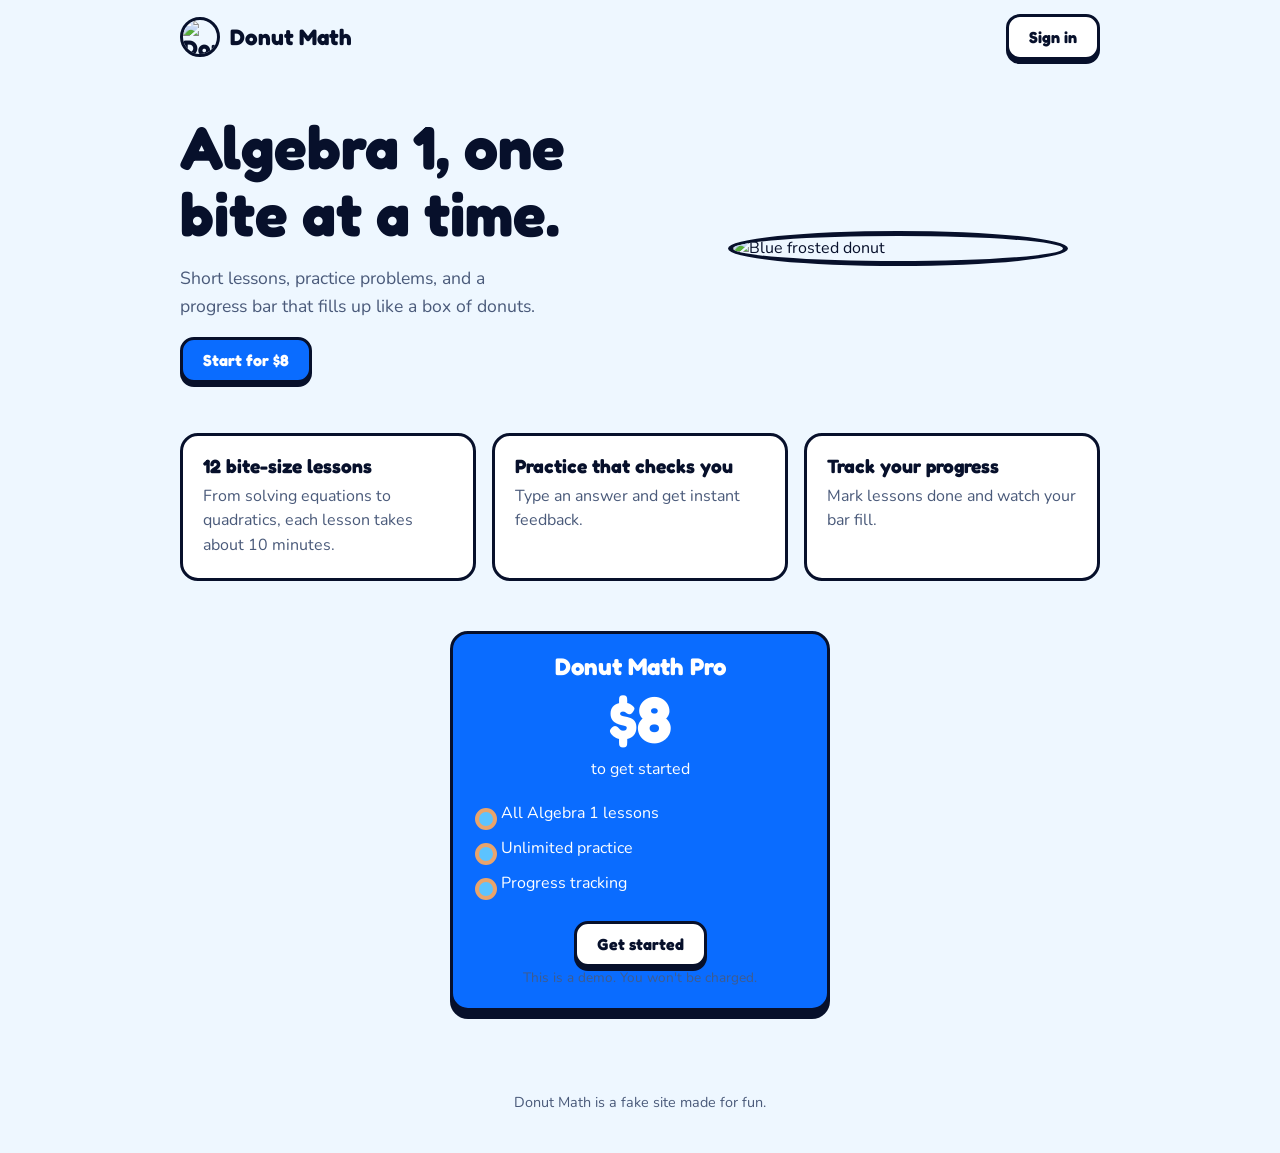
==== index.html @ aab4537d "Add files via upload" ====
<!DOCTYPE html>
<html lang="en">
<head>
<meta charset="utf-8">
<meta name="viewport" content="width=device-width, initial-scale=1, viewport-fit=cover">
<title>Donut Math</title>
<link rel="stylesheet" href="https://fonts.googleapis.com/css2?family=Fredoka:wght@500;600;700&family=Nunito:wght@400;600;700&display=swap">
<link rel="stylesheet" href="style.css">
</head>
<body>

<!-- LANDING -->
<div id="landing" class="wrap">
  <nav><div class="logo"><img src="donut.jpg" alt="Donut Math logo">Donut Math</div>
  <button class="btn ghost" data-go="auth">Sign in</button></nav>
  <section class="hero">
    <div>
      <h1>Algebra 1, one bite at a time.</h1>
      <p>Short lessons, practice problems, and a progress bar that fills up like a box of donuts.</p>
      <button class="btn" data-go="auth">Start for $8</button>
    </div>
    <img src="donut.jpg" alt="Blue frosted donut">
  </section>
  <section class="feat">
    <div class="card"><h3>12 bite-size lessons</h3><p>From solving equations to quadratics, each lesson takes about 10 minutes.</p></div>
    <div class="card"><h3>Practice that checks you</h3><p>Type an answer and get instant feedback.</p></div>
    <div class="card"><h3>Track your progress</h3><p>Mark lessons done and watch your bar fill.</p></div>
  </section>
  <div class="card price">
    <h2>Donut Math Pro</h2>
    <div class="big">$8</div><div>to get started</div>
    <ul><li>All Algebra 1 lessons</li><li>Unlimited practice</li><li>Progress tracking</li></ul>
    <button class="btn" data-go="auth">Get started</button>
    <p class="fine">This is a demo. You won't be charged.</p>
  </div>
  <footer>Donut Math is a fake site made for fun.</footer>
</div>

<!-- SIGN IN -->
<div id="auth" class="auth hidden">
  <div class="card">
    <div class="logo" style="margin-bottom:6px"><img src="donut.jpg" alt="">Donut Math</div>
    <h2>Sign in</h2>
    <label for="em">Email</label><input id="em" type="email" placeholder="you@example.com" autocomplete="off">
    <label for="pw">Password</label><input id="pw" type="password" placeholder="Anything works">
    <p class="err" id="err"></p>
    <button class="btn" id="login">Sign in and start for $8</button>
    <p class="fine" style="color:var(--mute)">Demo only: any email gets you in, and no payment happens.</p>
    <button class="btn ghost" data-go="landing" style="margin-top:10px;box-shadow:none">Back</button>
  </div>
</div>

<!-- APP -->
<div id="app" class="wrap hidden">
  <div class="top">
    <div class="logo"><img src="donut.jpg" alt="">Donut Math</div>
    <div class="who"><span id="name"></span><img class="pfp" src="donut.jpg" alt="Your profile picture"><button class="btn ghost" id="out" style="padding:6px 12px;box-shadow:none">Sign out</button></div>
  </div>
  <div id="home">
    <h1 id="hi" style="font-size:2rem"></h1>
    <p style="color:var(--mute);margin:6px 0 0"><span id="count"></span> lessons done</p>
    <div class="prog"><i id="bar"></i></div>
    <div id="units"></div>
  </div>
  <div id="view" class="view hidden"></div>
</div>

<script src="script.js"></script>
</body>
</html>
---- style.css ----
:root{--bg:#eef7ff;--card:#fff;--ink:#07102b;--mute:#4a5a7a;--blue:#0a6cff;--deep:#0446c9;--sky:#5cc3ff;--dough:#e9a46b;--line:#07102b;box-sizing:border-box;padding-top:env(safe-area-inset-top,0px);padding-bottom:env(safe-area-inset-bottom,0px)}
@media(prefers-color-scheme:dark){:root:not([data-theme="light"]){--bg:#081230;--card:#0f1d45;--ink:#eaf3ff;--mute:#9db2d9;--line:#030817}}
*{box-sizing:border-box}
html,body{margin:0}
html{scroll-padding-top:env(safe-area-inset-top,0px)}
body{background:var(--bg);color:var(--ink);font:16px/1.55 Nunito,system-ui,sans-serif}
h1,h2,h3,.logo{font-family:Fredoka,system-ui,sans-serif;line-height:1.1;margin:0}
.hidden{display:none!important}
.wrap{max-width:960px;margin:0 auto;padding:0 20px}
nav{display:flex;align-items:center;justify-content:space-between;padding:14px 0}
.logo{display:flex;align-items:center;gap:10px;font-size:1.4rem;font-weight:700}
.logo img,.pfp{width:40px;height:40px;border-radius:50%;border:3px solid var(--line)}
.btn{font:700 1rem Fredoka,sans-serif;background:var(--blue);color:#fff;border:3px solid var(--line);border-radius:14px;padding:10px 20px;cursor:pointer;box-shadow:0 4px 0 var(--line);transition:transform .08s,box-shadow .08s}
.btn:active{transform:translateY(3px);box-shadow:0 1px 0 var(--line)}
.btn.ghost{background:var(--card);color:var(--ink)}
.btn:focus-visible,input:focus-visible,.lesson:focus-visible{outline:3px solid var(--sky);outline-offset:2px}
.hero{display:grid;grid-template-columns:1.2fr 1fr;gap:30px;align-items:center;padding:40px 0 50px}
.hero h1{font-size:clamp(2.3rem,7vw,3.8rem)}
.hero p{color:var(--mute);font-size:1.1rem;max-width:34ch}
.hero img{width:100%;max-width:340px;justify-self:center;border-radius:50%;border:5px solid var(--line);animation:spin 24s linear infinite}
@keyframes spin{to{transform:rotate(360deg)}}
@media(prefers-reduced-motion:reduce){.hero img{animation:none}}
@media(max-width:700px){.hero{grid-template-columns:1fr;text-align:center}.hero p{margin:12px auto 20px}.hero img{max-width:220px;grid-row:1}}
.feat{display:grid;grid-template-columns:repeat(auto-fit,minmax(220px,1fr));gap:16px;margin-bottom:50px}
.card{background:var(--card);border:3px solid var(--line);border-radius:18px;padding:20px}
.card h3{font-size:1.2rem;margin-bottom:6px}.card p{margin:0;color:var(--mute)}
.price{max-width:380px;margin:0 auto 60px;text-align:center;background:var(--blue);color:#fff;box-shadow:0 8px 0 var(--line)}
.price .big{font:700 4rem Fredoka,sans-serif}
.price ul{list-style:none;padding:0;margin:14px 0 20px;text-align:left}
.price li{padding:5px 0 5px 28px;position:relative}
.price li:before{content:"";position:absolute;left:2px;top:12px;width:14px;height:14px;border-radius:50%;border:4px solid var(--dough);background:var(--sky)}
.price .btn{background:#fff;color:var(--ink)}
.fine{font-size:.85rem;opacity:.85;margin-top:10px}
footer{text-align:center;color:var(--mute);padding:20px 0 40px;font-size:.9rem}
/* sign in */
.auth{min-height:80vh;display:grid;place-items:center;padding:20px}
.auth .card{width:100%;max-width:380px;box-shadow:0 6px 0 var(--line)}
.auth label{display:block;font-weight:700;margin:14px 0 4px}
.auth input{width:100%;font:inherit;padding:11px 12px;border:3px solid var(--line);border-radius:12px;background:var(--bg);color:var(--ink)}
.auth .btn{width:100%;margin-top:20px}
.err{color:#d6204a;font-weight:700;min-height:1.3em;margin:8px 0 0}
/* app */
.top{display:flex;align-items:center;justify-content:space-between;gap:10px;padding:14px 0}
.who{display:flex;align-items:center;gap:10px;font-weight:700}
.prog{height:16px;border:3px solid var(--line);border-radius:99px;background:var(--card);overflow:hidden;margin:6px 0 4px}
.prog i{display:block;height:100%;width:0;background:var(--blue);transition:width .4s}
.unit{margin:28px 0 12px;font-size:1.4rem}
.grid{display:grid;grid-template-columns:repeat(auto-fill,minmax(250px,1fr));gap:14px}
.lesson{text-align:left;font:inherit;color:inherit;cursor:pointer;background:var(--card);border:3px solid var(--line);border-radius:16px;padding:16px;box-shadow:0 4px 0 var(--line);display:block;width:100%}
.lesson b{font:600 1.1rem Fredoka,sans-serif;display:block}
.lesson span{color:var(--mute);font-size:.92rem}
.lesson.done{background:var(--sky);color:#07102b}.lesson.done span{color:#07102b}
.lesson.done b:after{content:" \2713"}
.view .card{margin-top:16px}
.eq{font:600 2rem Fredoka,sans-serif;background:var(--bg);border:3px dashed var(--line);border-radius:14px;padding:14px;text-align:center;margin:12px 0}
.ans{display:flex;gap:10px;flex-wrap:wrap}
.ans input{flex:1;min-width:120px;font:inherit;padding:10px;border:3px solid var(--line);border-radius:12px;background:var(--bg);color:var(--ink)}
.msg{font-weight:700;min-height:1.5em;margin-top:10px}
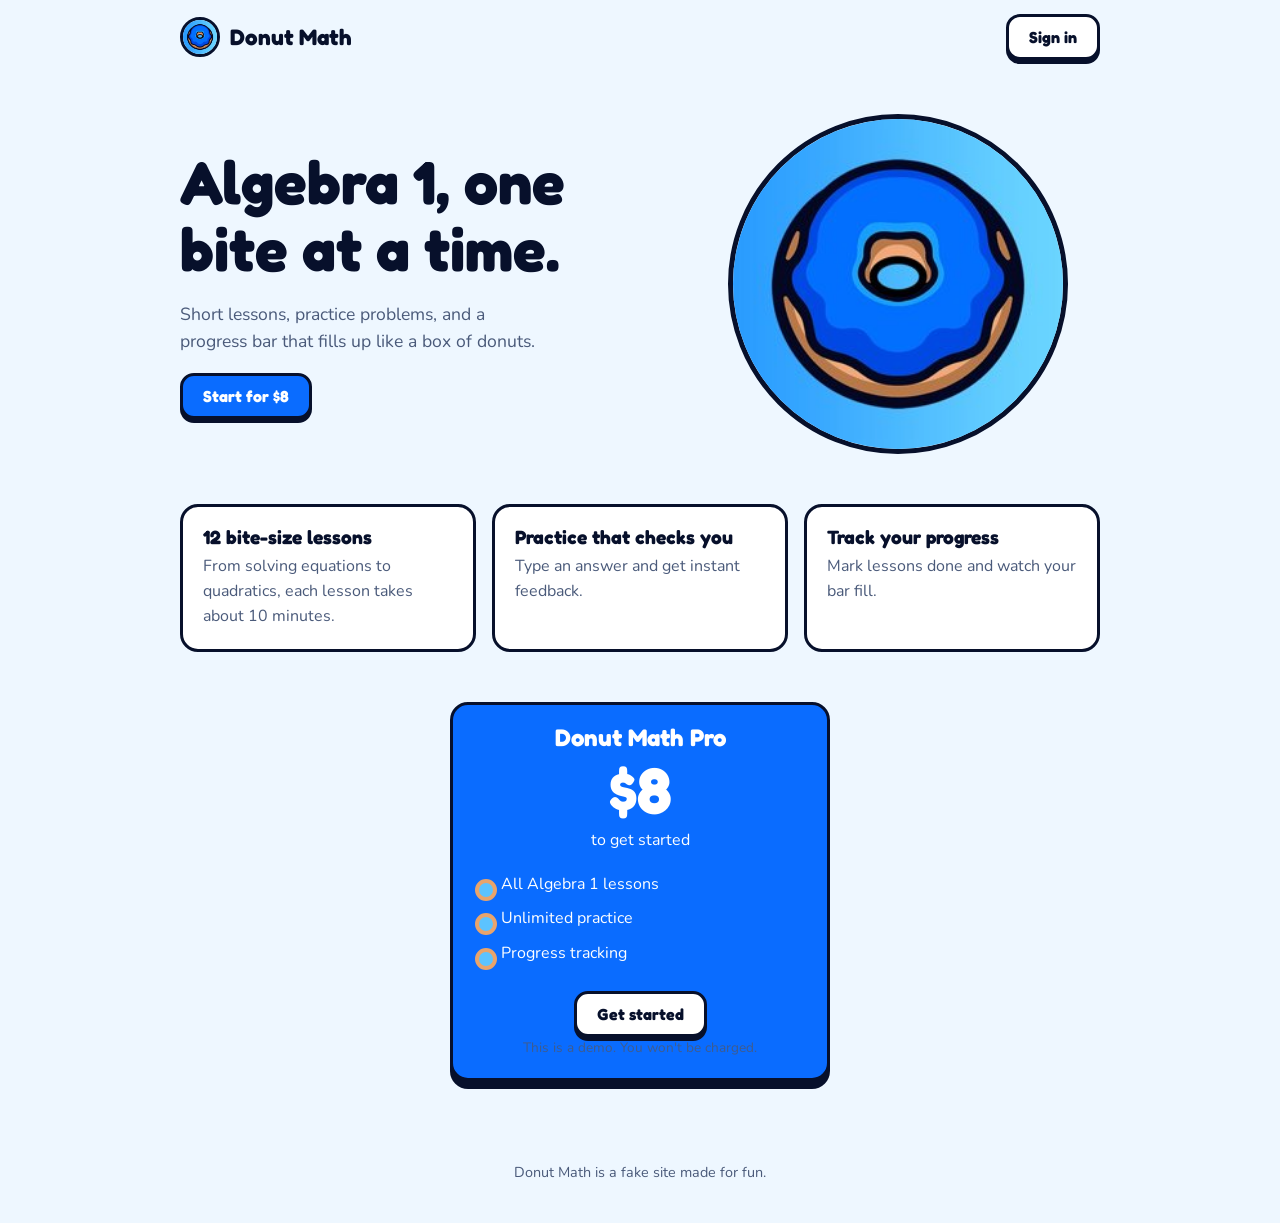
==== commit 5eec4a36: "Add files via upload" ====
--- a/index.html
+++ b/index.html
@@ -11,7 +11,7 @@
 
 <!-- LANDING -->
 <div id="landing" class="wrap">
-  <nav><div class="logo"><img src="donut.jpg" alt="Donut Math logo">Donut Math</div>
+  <nav><div class="logo"><img data-donut alt="Donut Math logo">Donut Math</div>
   <button class="btn ghost" data-go="auth">Sign in</button></nav>
   <section class="hero">
     <div>
@@ -19,7 +19,7 @@
       <p>Short lessons, practice problems, and a progress bar that fills up like a box of donuts.</p>
       <button class="btn" data-go="auth">Start for $8</button>
     </div>
-    <img src="donut.jpg" alt="Blue frosted donut">
+    <img data-donut alt="Blue frosted donut">
   </section>
   <section class="feat">
     <div class="card"><h3>12 bite-size lessons</h3><p>From solving equations to quadratics, each lesson takes about 10 minutes.</p></div>
@@ -39,7 +39,7 @@
 <!-- SIGN IN -->
 <div id="auth" class="auth hidden">
   <div class="card">
-    <div class="logo" style="margin-bottom:6px"><img src="donut.jpg" alt="">Donut Math</div>
+    <div class="logo" style="margin-bottom:6px"><img data-donut alt="">Donut Math</div>
     <h2>Sign in</h2>
     <label for="em">Email</label><input id="em" type="email" placeholder="you@example.com" autocomplete="off">
     <label for="pw">Password</label><input id="pw" type="password" placeholder="Anything works">
@@ -53,8 +53,8 @@
 <!-- APP -->
 <div id="app" class="wrap hidden">
   <div class="top">
-    <div class="logo"><img src="donut.jpg" alt="">Donut Math</div>
-    <div class="who"><span id="name"></span><img class="pfp" src="donut.jpg" alt="Your profile picture"><button class="btn ghost" id="out" style="padding:6px 12px;box-shadow:none">Sign out</button></div>
+    <div class="logo"><img data-donut alt="">Donut Math</div>
+    <div class="who"><span id="name"></span><img class="pfp" data-donut alt="Your profile picture"><button class="btn ghost" id="out" style="padding:6px 12px;box-shadow:none">Sign out</button></div>
   </div>
   <div id="home">
     <h1 id="hi" style="font-size:2rem"></h1>
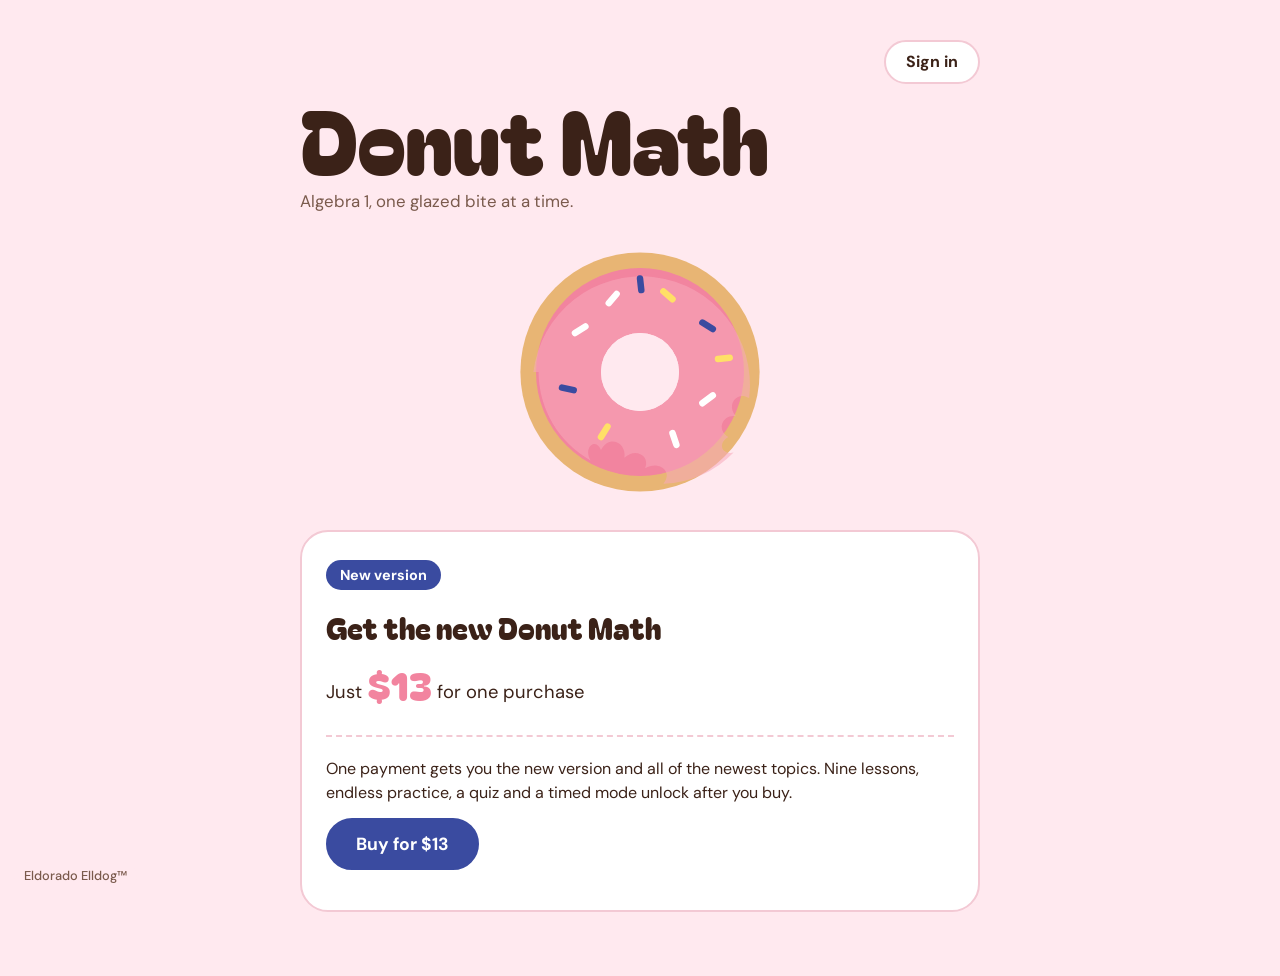
==== commit ee90a203: "Add files via upload" ====
--- a/index.html
+++ b/index.html
@@ -3,68 +3,71 @@
 <head>
 <meta charset="utf-8">
 <meta name="viewport" content="width=device-width, initial-scale=1, viewport-fit=cover">
-<title>Donut Math</title>
-<link rel="stylesheet" href="https://fonts.googleapis.com/css2?family=Fredoka:wght@500;600;700&family=Nunito:wght@400;600;700&display=swap">
+<title>Donut Math: Algebra 1</title>
+<link rel="preconnect" href="https://fonts.googleapis.com">
+<link href="https://fonts.googleapis.com/css2?family=Bagel+Fat+One&family=DM+Sans:wght@400;500;700&display=swap" rel="stylesheet">
 <link rel="stylesheet" href="style.css">
 </head>
 <body>
+<main>
+  <div class="top">
+    <span id="who"></span>
+    <button class="signin" id="signin">Sign in</button>
+  </div>
+  <h1>Donut Math</h1>
+  <p class="tag">Algebra 1, one glazed bite at a time.</p>
 
-<!-- LANDING -->
-<div id="landing" class="wrap">
-  <nav><div class="logo"><img data-donut alt="Donut Math logo">Donut Math</div>
-  <button class="btn ghost" data-go="auth">Sign in</button></nav>
-  <section class="hero">
-    <div>
-      <h1>Algebra 1, one bite at a time.</h1>
-      <p>Short lessons, practice problems, and a progress bar that fills up like a box of donuts.</p>
-      <button class="btn" data-go="auth">Start for $8</button>
+  <div class="hero">
+    <svg class="donut" viewBox="0 0 200 200" role="img" aria-label="A pink frosted donut with sprinkles">
+      <circle cx="100" cy="100" r="92" fill="#E8B574"/>
+      <circle cx="100" cy="100" r="80" fill="#F2849F"/>
+      <path d="M22 100a78 78 0 0 0 40 68c-6-10 4-18 8-8 6-12 20-6 18 6 8-8 20-2 16 8 10-6 22 2 14 12a78 78 0 0 0 54-24c-10 2-12-8-4-12-10-6-4-18 6-16-8-8 0-20 10-14a78 78 0 0 0-166-20z" fill="#F7A9BC" opacity=".55"/>
+      <circle cx="100" cy="100" r="30" fill="#FFE9EF" class="hole"/>
+      <circle cx="100" cy="100" r="30" fill="var(--bg)"/>
+      <g stroke-width="5" stroke-linecap="round">
+        <path d="M50 70l8-5" stroke="#FFFFFF"/><path d="M148 62l8 5" stroke="#3A4BA0"/>
+        <path d="M156 118l-8 6" stroke="#FFFFFF"/><path d="M100 28l1 9" stroke="#3A4BA0"/>
+        <path d="M70 150l5-8" stroke="#FFE066"/><path d="M128 156l-3-9" stroke="#FFFFFF"/>
+        <path d="M40 112l9 2" stroke="#3A4BA0"/><path d="M118 38l7 6" stroke="#FFE066"/>
+        <path d="M160 90l9-1" stroke="#FFE066"/><path d="M82 40l-6 7" stroke="#FFFFFF"/>
+      </g>
+    </svg>
+  </div>
+
+  <section class="lesson" aria-labelledby="lesson-title">
+    <span class="badge">New version</span>
+    <h2 id="lesson-title">Get the new Donut Math</h2>
+    <p class="price">Just <strong>$13</strong> for one purchase</p>
+
+    <div class="try">
+      <p>One payment gets you the new version and all of the newest topics. Nine lessons, endless practice, a quiz and a timed mode unlock after you buy.</p>
+      <button class="buy" id="buy">Buy for $13</button>
+      <p class="result" id="result" aria-live="polite"></p>
     </div>
-    <img data-donut alt="Blue frosted donut">
   </section>
-  <section class="feat">
-    <div class="card"><h3>12 bite-size lessons</h3><p>From solving equations to quadratics, each lesson takes about 10 minutes.</p></div>
-    <div class="card"><h3>Practice that checks you</h3><p>Type an answer and get instant feedback.</p></div>
-    <div class="card"><h3>Track your progress</h3><p>Mark lessons done and watch your bar fill.</p></div>
+
+  <section id="lessons" hidden aria-labelledby="lessons-title">
+    <h2 id="lessons-title">Your Algebra 1 modes</h2>
+    <div class="tabs" id="tabs" role="tablist"></div>
+    <div id="panel"></div>
   </section>
-  <div class="card price">
-    <h2>Donut Math Pro</h2>
-    <div class="big">$8</div><div>to get started</div>
-    <ul><li>All Algebra 1 lessons</li><li>Unlimited practice</li><li>Progress tracking</li></ul>
-    <button class="btn" data-go="auth">Get started</button>
-    <p class="fine">This is a demo. You won't be charged.</p>
-  </div>
-  <footer>Donut Math is a fake site made for fun.</footer>
-</div>
+</main>
 
-<!-- SIGN IN -->
-<div id="auth" class="auth hidden">
-  <div class="card">
-    <div class="logo" style="margin-bottom:6px"><img data-donut alt="">Donut Math</div>
-    <h2>Sign in</h2>
-    <label for="em">Email</label><input id="em" type="email" placeholder="you@example.com" autocomplete="off">
-    <label for="pw">Password</label><input id="pw" type="password" placeholder="Anything works">
-    <p class="err" id="err"></p>
-    <button class="btn" id="login">Sign in and start for $8</button>
-    <p class="fine" style="color:var(--mute)">Demo only: any email gets you in, and no payment happens.</p>
-    <button class="btn ghost" data-go="landing" style="margin-top:10px;box-shadow:none">Back</button>
-  </div>
-</div>
-
-<!-- APP -->
-<div id="app" class="wrap hidden">
-  <div class="top">
-    <div class="logo"><img data-donut alt="">Donut Math</div>
-    <div class="who"><span id="name"></span><img class="pfp" data-donut alt="Your profile picture"><button class="btn ghost" id="out" style="padding:6px 12px;box-shadow:none">Sign out</button></div>
-  </div>
-  <div id="home">
-    <h1 id="hi" style="font-size:2rem"></h1>
-    <p style="color:var(--mute);margin:6px 0 0"><span id="count"></span> lessons done</p>
-    <div class="prog"><i id="bar"></i></div>
-    <div id="units"></div>
-  </div>
-  <div id="view" class="view hidden"></div>
-</div>
-
+<div class="tm">Eldorado Elldog™</div>
+<dialog id="auth" aria-labelledby="auth-title">
+  <form id="auth-form" novalidate>
+    <h2 id="auth-title">Sign in</h2>
+    <label for="email">Email</label>
+    <input id="email" type="email" autocomplete="email" placeholder="you@example.com">
+    <label for="password">Password</label>
+    <input id="password" type="password" autocomplete="current-password">
+    <p class="err" id="auth-err" aria-live="polite"></p>
+    <div class="auth-actions">
+      <button type="button" class="ghost" id="auth-cancel">Cancel</button>
+      <button type="submit" class="submit">Sign in</button>
+    </div>
+  </form>
+</dialog>
 <script src="script.js"></script>
 </body>
 </html>
--- a/style.css
+++ b/style.css
@@ -1,58 +1,86 @@
-:root{--bg:#eef7ff;--card:#fff;--ink:#07102b;--mute:#4a5a7a;--blue:#0a6cff;--deep:#0446c9;--sky:#5cc3ff;--dough:#e9a46b;--line:#07102b;box-sizing:border-box;padding-top:env(safe-area-inset-top,0px);padding-bottom:env(safe-area-inset-bottom,0px)}
-@media(prefers-color-scheme:dark){:root:not([data-theme="light"]){--bg:#081230;--card:#0f1d45;--ink:#eaf3ff;--mute:#9db2d9;--line:#030817}}
+:root{
+  color-scheme: light;
+  --bg:#FFE9EF; --surface:#FFFFFF; --ink:#3B2218; --muted:#7A5A4C;
+  --glaze:#F2849F; --dough:#E8B574; --accent:#3A4BA0; --accent-ink:#FFFFFF; --line:#F3C9D4;
+  box-sizing:border-box;
+  padding-top:env(safe-area-inset-top,0px);
+  padding-bottom:env(safe-area-inset-bottom,0px);
+}
+@media (prefers-color-scheme: dark){
+  :root:not([data-theme="light"]){
+    color-scheme: dark;
+    --bg:#26140F; --surface:#38201A; --ink:#FFE9EF; --muted:#D9B3A6;
+    --glaze:#F2849F; --dough:#E8B574; --accent:#9FB0FF; --accent-ink:#1B2150; --line:#5A3A31;
+  }
+}
+:root[data-theme="dark"]{
+  color-scheme: dark;
+  --bg:#26140F; --surface:#38201A; --ink:#FFE9EF; --muted:#D9B3A6;
+  --glaze:#F2849F; --dough:#E8B574; --accent:#9FB0FF; --accent-ink:#1B2150; --line:#5A3A31;
+}
+html{scroll-padding-top:env(safe-area-inset-top,0px)}
 *{box-sizing:border-box}
-html,body{margin:0}
-html{scroll-padding-top:env(safe-area-inset-top,0px)}
-body{background:var(--bg);color:var(--ink);font:16px/1.55 Nunito,system-ui,sans-serif}
-h1,h2,h3,.logo{font-family:Fredoka,system-ui,sans-serif;line-height:1.1;margin:0}
-.hidden{display:none!important}
-.wrap{max-width:960px;margin:0 auto;padding:0 20px}
-nav{display:flex;align-items:center;justify-content:space-between;padding:14px 0}
-.logo{display:flex;align-items:center;gap:10px;font-size:1.4rem;font-weight:700}
-.logo img,.pfp{width:40px;height:40px;border-radius:50%;border:3px solid var(--line)}
-.btn{font:700 1rem Fredoka,sans-serif;background:var(--blue);color:#fff;border:3px solid var(--line);border-radius:14px;padding:10px 20px;cursor:pointer;box-shadow:0 4px 0 var(--line);transition:transform .08s,box-shadow .08s}
-.btn:active{transform:translateY(3px);box-shadow:0 1px 0 var(--line)}
-.btn.ghost{background:var(--card);color:var(--ink)}
-.btn:focus-visible,input:focus-visible,.lesson:focus-visible{outline:3px solid var(--sky);outline-offset:2px}
-.hero{display:grid;grid-template-columns:1.2fr 1fr;gap:30px;align-items:center;padding:40px 0 50px}
-.hero h1{font-size:clamp(2.3rem,7vw,3.8rem)}
-.hero p{color:var(--mute);font-size:1.1rem;max-width:34ch}
-.hero img{width:100%;max-width:340px;justify-self:center;border-radius:50%;border:5px solid var(--line);animation:spin 24s linear infinite}
+body{margin:0;background:var(--bg);color:var(--ink);font-family:"DM Sans",system-ui,sans-serif;line-height:1.55}
+main{max-width:720px;margin:0 auto;padding:40px 20px 64px}
+h1{font-family:"Bagel Fat One","Arial Rounded MT Bold",system-ui,sans-serif;font-weight:400;font-size:clamp(3rem,13vw,5.5rem);line-height:.95;margin:0 0 8px;letter-spacing:-.01em}
+.tag{color:var(--muted);margin:0 0 28px;font-size:1.05rem}
+.hero{display:flex;justify-content:center;margin:8px 0 28px}
+.donut{width:min(260px,70vw);height:auto;animation:spin 14s linear infinite}
 @keyframes spin{to{transform:rotate(360deg)}}
-@media(prefers-reduced-motion:reduce){.hero img{animation:none}}
-@media(max-width:700px){.hero{grid-template-columns:1fr;text-align:center}.hero p{margin:12px auto 20px}.hero img{max-width:220px;grid-row:1}}
-.feat{display:grid;grid-template-columns:repeat(auto-fit,minmax(220px,1fr));gap:16px;margin-bottom:50px}
-.card{background:var(--card);border:3px solid var(--line);border-radius:18px;padding:20px}
-.card h3{font-size:1.2rem;margin-bottom:6px}.card p{margin:0;color:var(--mute)}
-.price{max-width:380px;margin:0 auto 60px;text-align:center;background:var(--blue);color:#fff;box-shadow:0 8px 0 var(--line)}
-.price .big{font:700 4rem Fredoka,sans-serif}
-.price ul{list-style:none;padding:0;margin:14px 0 20px;text-align:left}
-.price li{padding:5px 0 5px 28px;position:relative}
-.price li:before{content:"";position:absolute;left:2px;top:12px;width:14px;height:14px;border-radius:50%;border:4px solid var(--dough);background:var(--sky)}
-.price .btn{background:#fff;color:var(--ink)}
-.fine{font-size:.85rem;opacity:.85;margin-top:10px}
-footer{text-align:center;color:var(--mute);padding:20px 0 40px;font-size:.9rem}
-/* sign in */
-.auth{min-height:80vh;display:grid;place-items:center;padding:20px}
-.auth .card{width:100%;max-width:380px;box-shadow:0 6px 0 var(--line)}
-.auth label{display:block;font-weight:700;margin:14px 0 4px}
-.auth input{width:100%;font:inherit;padding:11px 12px;border:3px solid var(--line);border-radius:12px;background:var(--bg);color:var(--ink)}
-.auth .btn{width:100%;margin-top:20px}
-.err{color:#d6204a;font-weight:700;min-height:1.3em;margin:8px 0 0}
-/* app */
-.top{display:flex;align-items:center;justify-content:space-between;gap:10px;padding:14px 0}
-.who{display:flex;align-items:center;gap:10px;font-weight:700}
-.prog{height:16px;border:3px solid var(--line);border-radius:99px;background:var(--card);overflow:hidden;margin:6px 0 4px}
-.prog i{display:block;height:100%;width:0;background:var(--blue);transition:width .4s}
-.unit{margin:28px 0 12px;font-size:1.4rem}
-.grid{display:grid;grid-template-columns:repeat(auto-fill,minmax(250px,1fr));gap:14px}
-.lesson{text-align:left;font:inherit;color:inherit;cursor:pointer;background:var(--card);border:3px solid var(--line);border-radius:16px;padding:16px;box-shadow:0 4px 0 var(--line);display:block;width:100%}
-.lesson b{font:600 1.1rem Fredoka,sans-serif;display:block}
-.lesson span{color:var(--mute);font-size:.92rem}
-.lesson.done{background:var(--sky);color:#07102b}.lesson.done span{color:#07102b}
-.lesson.done b:after{content:" \2713"}
-.view .card{margin-top:16px}
-.eq{font:600 2rem Fredoka,sans-serif;background:var(--bg);border:3px dashed var(--line);border-radius:14px;padding:14px;text-align:center;margin:12px 0}
-.ans{display:flex;gap:10px;flex-wrap:wrap}
-.ans input{flex:1;min-width:120px;font:inherit;padding:10px;border:3px solid var(--line);border-radius:12px;background:var(--bg);color:var(--ink)}
-.msg{font-weight:700;min-height:1.5em;margin-top:10px}+.lesson{background:var(--surface);border:2px solid var(--line);border-radius:28px;padding:28px 24px}
+.badge{display:inline-block;background:var(--accent);color:var(--accent-ink);font-weight:700;font-size:.9rem;padding:4px 14px;border-radius:999px;margin-bottom:14px}
+.lesson h2{font-family:"Bagel Fat One",system-ui,sans-serif;font-weight:400;font-size:1.9rem;margin:0 0 4px}
+.price{font-size:1.15rem;margin:0 0 20px}
+.price strong{font-family:"Bagel Fat One",system-ui,sans-serif;font-weight:400;font-size:2.4rem;color:var(--glaze);vertical-align:-3px}
+.try{border-top:2px dashed var(--line);padding-top:20px}
+.try p{margin:0 0 12px}
+.row{display:flex;align-items:center;gap:14px;flex-wrap:wrap}
+button{font:inherit;font-weight:700;width:48px;height:48px;border-radius:50%;border:2px solid var(--ink);background:var(--dough);color:#3B2218;font-size:1.5rem;cursor:pointer}
+button:active{transform:scale(.94)}
+button:focus-visible{outline:3px solid var(--accent);outline-offset:3px}
+.count{font-size:1.1rem;min-width:7.5ch;text-align:center;font-weight:700}
+.result{margin-top:16px;font-size:1.05rem}
+.result b{font-size:1.5rem}
+.buy{width:auto;height:52px;border-radius:999px;padding:0 28px;font-size:1.1rem;background:var(--accent);color:var(--accent-ink);border-color:var(--accent)}
+@media (prefers-reduced-motion:reduce){.donut{animation:none}}
+.buy:disabled{opacity:.6;cursor:default}
+#lessons{margin-top:28px}
+#lessons h2{font-family:"Bagel Fat One",system-ui,sans-serif;font-weight:400;font-size:1.9rem;margin:0 0 4px}
+.progress{color:var(--muted);margin:0 0 16px}
+.card{background:var(--surface);border:2px solid var(--line);border-radius:22px;padding:20px;margin-bottom:14px}
+.card.done{border-color:var(--accent)}
+.card h3{font-family:"Bagel Fat One",system-ui,sans-serif;font-weight:400;font-size:1.35rem;margin:0 0 6px}
+.card p{margin:0 0 12px}
+.ask{display:flex;gap:10px;flex-wrap:wrap;align-items:center}
+.ask input{font:inherit;width:8.5em;height:48px;border-radius:14px;border:2px solid var(--line);background:var(--bg);color:var(--ink);padding:0 12px}
+.ask input:focus-visible{outline:3px solid var(--accent);outline-offset:2px}
+.ask .check{width:auto;height:48px;border-radius:999px;padding:0 22px;font-size:1rem}
+.fb{margin:10px 0 0;font-weight:500;min-height:1.4em}
+
+
+.top{display:flex;justify-content:flex-end;align-items:center;gap:12px;margin-bottom:12px}
+#who{color:var(--muted);font-size:.95rem;overflow:hidden;text-overflow:ellipsis;white-space:nowrap}
+.signin{width:auto;height:44px;border-radius:999px;padding:0 20px;font-size:1rem;background:var(--surface);color:var(--ink);border-color:var(--line)}
+dialog{border:2px solid var(--line);border-radius:24px;background:var(--surface);color:var(--ink);padding:24px;width:min(92vw,380px)}
+dialog::backdrop{background:rgba(38,20,15,.55)}
+dialog h2{font-family:"Bagel Fat One",system-ui,sans-serif;font-weight:400;font-size:1.8rem;margin:0 0 14px}
+dialog label{display:block;font-weight:500;margin:10px 0 4px}
+dialog input{font:inherit;width:100%;height:48px;border-radius:14px;border:2px solid var(--line);background:var(--bg);color:var(--ink);padding:0 12px}
+dialog input:focus-visible{outline:3px solid var(--accent);outline-offset:2px}
+.err{color:var(--glaze);min-height:1.4em;margin:10px 0 0;font-weight:500}
+.auth-actions{display:flex;justify-content:flex-end;gap:10px;margin-top:8px}
+.auth-actions button{width:auto;height:46px;border-radius:999px;padding:0 22px;font-size:1rem}
+.auth-actions .submit{background:var(--accent);color:var(--accent-ink);border-color:var(--accent)}
+.auth-actions .ghost{background:transparent;color:var(--ink);border-color:var(--line)}
+
+.tabs{display:flex;gap:8px;flex-wrap:wrap;margin:0 0 18px}
+.tab{width:auto;height:42px;border-radius:999px;padding:0 18px;font-size:1rem;background:var(--surface);color:var(--ink);border-color:var(--line)}
+.tab[aria-selected="true"]{background:var(--accent);color:var(--accent-ink);border-color:var(--accent)}
+.mode-note{color:var(--muted);margin:0 0 14px}
+.pick{font:inherit;height:46px;border-radius:14px;border:2px solid var(--line);background:var(--surface);color:var(--ink);padding:0 12px;max-width:100%;margin-bottom:14px}
+.stat{font-weight:700;margin:0 0 14px;white-space:pre}
+.next,.start{width:auto;height:46px;border-radius:999px;padding:0 24px;font-size:1rem;background:var(--accent);color:var(--accent-ink);border-color:var(--accent);margin-top:6px}
+.big{font-family:"Bagel Fat One",system-ui,sans-serif;font-size:2.6rem;margin:6px 0}
+.qtext{font-size:1.15rem}
+
+.tm{position:fixed;left:14px;bottom:calc(10px + env(safe-area-inset-bottom,0px));font-size:.8rem;font-weight:500;color:var(--muted);background:var(--bg);padding:4px 10px;border-radius:999px;pointer-events:none;z-index:5}
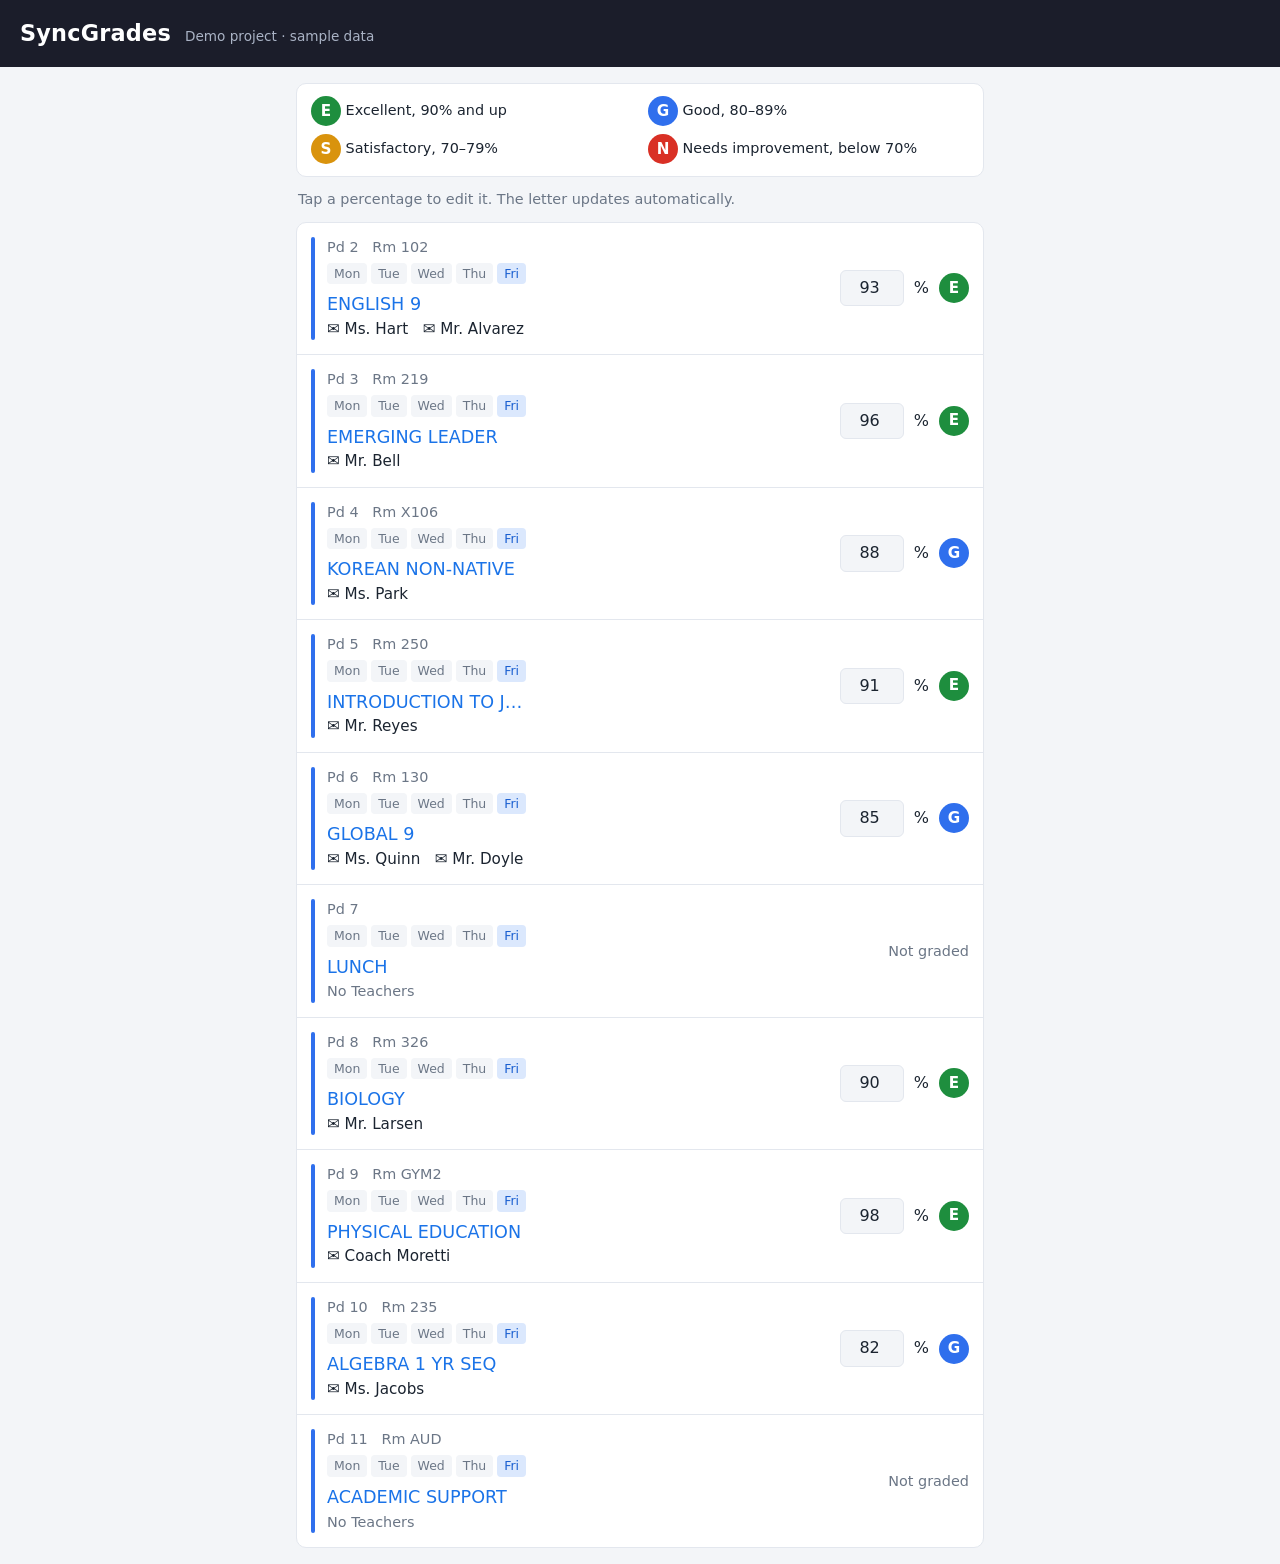
==== commit 8b78b70a: "Add files via upload" ====
--- a/index.html
+++ b/index.html
@@ -1,73 +1,26 @@
 <!DOCTYPE html>
 <html lang="en">
 <head>
-<meta charset="utf-8">
-<meta name="viewport" content="width=device-width, initial-scale=1, viewport-fit=cover">
-<title>Donut Math: Algebra 1</title>
-<link rel="preconnect" href="https://fonts.googleapis.com">
-<link href="https://fonts.googleapis.com/css2?family=Bagel+Fat+One&family=DM+Sans:wght@400;500;700&display=swap" rel="stylesheet">
+<meta charset="UTF-8">
+<meta name="viewport" content="width=device-width, initial-scale=1">
+<title>SyncGrades (Demo)</title>
 <link rel="stylesheet" href="style.css">
 </head>
 <body>
+<header class="top">
+  <h1>SyncGrades</h1>
+  <span class="demo">Demo project · sample data</span>
+</header>
 <main>
-  <div class="top">
-    <span id="who"></span>
-    <button class="signin" id="signin">Sign in</button>
-  </div>
-  <h1>Donut Math</h1>
-  <p class="tag">Algebra 1, one glazed bite at a time.</p>
-
-  <div class="hero">
-    <svg class="donut" viewBox="0 0 200 200" role="img" aria-label="A pink frosted donut with sprinkles">
-      <circle cx="100" cy="100" r="92" fill="#E8B574"/>
-      <circle cx="100" cy="100" r="80" fill="#F2849F"/>
-      <path d="M22 100a78 78 0 0 0 40 68c-6-10 4-18 8-8 6-12 20-6 18 6 8-8 20-2 16 8 10-6 22 2 14 12a78 78 0 0 0 54-24c-10 2-12-8-4-12-10-6-4-18 6-16-8-8 0-20 10-14a78 78 0 0 0-166-20z" fill="#F7A9BC" opacity=".55"/>
-      <circle cx="100" cy="100" r="30" fill="#FFE9EF" class="hole"/>
-      <circle cx="100" cy="100" r="30" fill="var(--bg)"/>
-      <g stroke-width="5" stroke-linecap="round">
-        <path d="M50 70l8-5" stroke="#FFFFFF"/><path d="M148 62l8 5" stroke="#3A4BA0"/>
-        <path d="M156 118l-8 6" stroke="#FFFFFF"/><path d="M100 28l1 9" stroke="#3A4BA0"/>
-        <path d="M70 150l5-8" stroke="#FFE066"/><path d="M128 156l-3-9" stroke="#FFFFFF"/>
-        <path d="M40 112l9 2" stroke="#3A4BA0"/><path d="M118 38l7 6" stroke="#FFE066"/>
-        <path d="M160 90l9-1" stroke="#FFE066"/><path d="M82 40l-6 7" stroke="#FFFFFF"/>
-      </g>
-    </svg>
-  </div>
-
-  <section class="lesson" aria-labelledby="lesson-title">
-    <span class="badge">New version</span>
-    <h2 id="lesson-title">Get the new Donut Math</h2>
-    <p class="price">Just <strong>$13</strong> for one purchase</p>
-
-    <div class="try">
-      <p>One payment gets you the new version and all of the newest topics. Nine lessons, endless practice, a quiz and a timed mode unlock after you buy.</p>
-      <button class="buy" id="buy">Buy for $13</button>
-      <p class="result" id="result" aria-live="polite"></p>
-    </div>
+  <section class="key" aria-label="Grade key">
+    <span><b class="badge E">E</b> Excellent, 90% and up</span>
+    <span><b class="badge G">G</b> Good, 80–89%</span>
+    <span><b class="badge S">S</b> Satisfactory, 70–79%</span>
+    <span><b class="badge N">N</b> Needs improvement, below 70%</span>
   </section>
-
-  <section id="lessons" hidden aria-labelledby="lessons-title">
-    <h2 id="lessons-title">Your Algebra 1 modes</h2>
-    <div class="tabs" id="tabs" role="tablist"></div>
-    <div id="panel"></div>
-  </section>
+  <p class="hint">Tap a percentage to edit it. The letter updates automatically.</p>
+  <ul id="classes" class="classes"></ul>
 </main>
-
-<div class="tm">Eldorado Elldog™</div>
-<dialog id="auth" aria-labelledby="auth-title">
-  <form id="auth-form" novalidate>
-    <h2 id="auth-title">Sign in</h2>
-    <label for="email">Email</label>
-    <input id="email" type="email" autocomplete="email" placeholder="you@example.com">
-    <label for="password">Password</label>
-    <input id="password" type="password" autocomplete="current-password">
-    <p class="err" id="auth-err" aria-live="polite"></p>
-    <div class="auth-actions">
-      <button type="button" class="ghost" id="auth-cancel">Cancel</button>
-      <button type="submit" class="submit">Sign in</button>
-    </div>
-  </form>
-</dialog>
 <script src="script.js"></script>
 </body>
 </html>
--- a/style.css
+++ b/style.css
@@ -1,86 +1,33 @@
 :root{
-  color-scheme: light;
-  --bg:#FFE9EF; --surface:#FFFFFF; --ink:#3B2218; --muted:#7A5A4C;
-  --glaze:#F2849F; --dough:#E8B574; --accent:#3A4BA0; --accent-ink:#FFFFFF; --line:#F3C9D4;
-  box-sizing:border-box;
-  padding-top:env(safe-area-inset-top,0px);
-  padding-bottom:env(safe-area-inset-bottom,0px);
+  --bg:#f3f5f8; --card:#fff; --ink:#1b2430; --muted:#6b7686; --line:#e3e7ee;
+  --blue:#1a73e8; --bar:#2f6fed;
+  --E:#1e8e3e; --G:#2f6fed; --S:#d9930d; --N:#d93025;
 }
-@media (prefers-color-scheme: dark){
-  :root:not([data-theme="light"]){
-    color-scheme: dark;
-    --bg:#26140F; --surface:#38201A; --ink:#FFE9EF; --muted:#D9B3A6;
-    --glaze:#F2849F; --dough:#E8B574; --accent:#9FB0FF; --accent-ink:#1B2150; --line:#5A3A31;
-  }
+@media (prefers-color-scheme:dark){
+  :root{--bg:#12151c;--card:#1b1f29;--ink:#e8ecf2;--muted:#93a0b3;--line:#2a303d;--blue:#6ea8ff}
 }
-:root[data-theme="dark"]{
-  color-scheme: dark;
-  --bg:#26140F; --surface:#38201A; --ink:#FFE9EF; --muted:#D9B3A6;
-  --glaze:#F2849F; --dough:#E8B574; --accent:#9FB0FF; --accent-ink:#1B2150; --line:#5A3A31;
-}
-html{scroll-padding-top:env(safe-area-inset-top,0px)}
 *{box-sizing:border-box}
-body{margin:0;background:var(--bg);color:var(--ink);font-family:"DM Sans",system-ui,sans-serif;line-height:1.55}
-main{max-width:720px;margin:0 auto;padding:40px 20px 64px}
-h1{font-family:"Bagel Fat One","Arial Rounded MT Bold",system-ui,sans-serif;font-weight:400;font-size:clamp(3rem,13vw,5.5rem);line-height:.95;margin:0 0 8px;letter-spacing:-.01em}
-.tag{color:var(--muted);margin:0 0 28px;font-size:1.05rem}
-.hero{display:flex;justify-content:center;margin:8px 0 28px}
-.donut{width:min(260px,70vw);height:auto;animation:spin 14s linear infinite}
-@keyframes spin{to{transform:rotate(360deg)}}
-.lesson{background:var(--surface);border:2px solid var(--line);border-radius:28px;padding:28px 24px}
-.badge{display:inline-block;background:var(--accent);color:var(--accent-ink);font-weight:700;font-size:.9rem;padding:4px 14px;border-radius:999px;margin-bottom:14px}
-.lesson h2{font-family:"Bagel Fat One",system-ui,sans-serif;font-weight:400;font-size:1.9rem;margin:0 0 4px}
-.price{font-size:1.15rem;margin:0 0 20px}
-.price strong{font-family:"Bagel Fat One",system-ui,sans-serif;font-weight:400;font-size:2.4rem;color:var(--glaze);vertical-align:-3px}
-.try{border-top:2px dashed var(--line);padding-top:20px}
-.try p{margin:0 0 12px}
-.row{display:flex;align-items:center;gap:14px;flex-wrap:wrap}
-button{font:inherit;font-weight:700;width:48px;height:48px;border-radius:50%;border:2px solid var(--ink);background:var(--dough);color:#3B2218;font-size:1.5rem;cursor:pointer}
-button:active{transform:scale(.94)}
-button:focus-visible{outline:3px solid var(--accent);outline-offset:3px}
-.count{font-size:1.1rem;min-width:7.5ch;text-align:center;font-weight:700}
-.result{margin-top:16px;font-size:1.05rem}
-.result b{font-size:1.5rem}
-.buy{width:auto;height:52px;border-radius:999px;padding:0 28px;font-size:1.1rem;background:var(--accent);color:var(--accent-ink);border-color:var(--accent)}
-@media (prefers-reduced-motion:reduce){.donut{animation:none}}
-.buy:disabled{opacity:.6;cursor:default}
-#lessons{margin-top:28px}
-#lessons h2{font-family:"Bagel Fat One",system-ui,sans-serif;font-weight:400;font-size:1.9rem;margin:0 0 4px}
-.progress{color:var(--muted);margin:0 0 16px}
-.card{background:var(--surface);border:2px solid var(--line);border-radius:22px;padding:20px;margin-bottom:14px}
-.card.done{border-color:var(--accent)}
-.card h3{font-family:"Bagel Fat One",system-ui,sans-serif;font-weight:400;font-size:1.35rem;margin:0 0 6px}
-.card p{margin:0 0 12px}
-.ask{display:flex;gap:10px;flex-wrap:wrap;align-items:center}
-.ask input{font:inherit;width:8.5em;height:48px;border-radius:14px;border:2px solid var(--line);background:var(--bg);color:var(--ink);padding:0 12px}
-.ask input:focus-visible{outline:3px solid var(--accent);outline-offset:2px}
-.ask .check{width:auto;height:48px;border-radius:999px;padding:0 22px;font-size:1rem}
-.fb{margin:10px 0 0;font-weight:500;min-height:1.4em}
-
-
-.top{display:flex;justify-content:flex-end;align-items:center;gap:12px;margin-bottom:12px}
-#who{color:var(--muted);font-size:.95rem;overflow:hidden;text-overflow:ellipsis;white-space:nowrap}
-.signin{width:auto;height:44px;border-radius:999px;padding:0 20px;font-size:1rem;background:var(--surface);color:var(--ink);border-color:var(--line)}
-dialog{border:2px solid var(--line);border-radius:24px;background:var(--surface);color:var(--ink);padding:24px;width:min(92vw,380px)}
-dialog::backdrop{background:rgba(38,20,15,.55)}
-dialog h2{font-family:"Bagel Fat One",system-ui,sans-serif;font-weight:400;font-size:1.8rem;margin:0 0 14px}
-dialog label{display:block;font-weight:500;margin:10px 0 4px}
-dialog input{font:inherit;width:100%;height:48px;border-radius:14px;border:2px solid var(--line);background:var(--bg);color:var(--ink);padding:0 12px}
-dialog input:focus-visible{outline:3px solid var(--accent);outline-offset:2px}
-.err{color:var(--glaze);min-height:1.4em;margin:10px 0 0;font-weight:500}
-.auth-actions{display:flex;justify-content:flex-end;gap:10px;margin-top:8px}
-.auth-actions button{width:auto;height:46px;border-radius:999px;padding:0 22px;font-size:1rem}
-.auth-actions .submit{background:var(--accent);color:var(--accent-ink);border-color:var(--accent)}
-.auth-actions .ghost{background:transparent;color:var(--ink);border-color:var(--line)}
-
-.tabs{display:flex;gap:8px;flex-wrap:wrap;margin:0 0 18px}
-.tab{width:auto;height:42px;border-radius:999px;padding:0 18px;font-size:1rem;background:var(--surface);color:var(--ink);border-color:var(--line)}
-.tab[aria-selected="true"]{background:var(--accent);color:var(--accent-ink);border-color:var(--accent)}
-.mode-note{color:var(--muted);margin:0 0 14px}
-.pick{font:inherit;height:46px;border-radius:14px;border:2px solid var(--line);background:var(--surface);color:var(--ink);padding:0 12px;max-width:100%;margin-bottom:14px}
-.stat{font-weight:700;margin:0 0 14px;white-space:pre}
-.next,.start{width:auto;height:46px;border-radius:999px;padding:0 24px;font-size:1rem;background:var(--accent);color:var(--accent-ink);border-color:var(--accent);margin-top:6px}
-.big{font-family:"Bagel Fat One",system-ui,sans-serif;font-size:2.6rem;margin:6px 0}
-.qtext{font-size:1.15rem}
-
-.tm{position:fixed;left:14px;bottom:calc(10px + env(safe-area-inset-bottom,0px));font-size:.8rem;font-weight:500;color:var(--muted);background:var(--bg);padding:4px 10px;border-radius:999px;pointer-events:none;z-index:5}
+body{margin:0;background:var(--bg);color:var(--ink);font-family:system-ui,-apple-system,"Segoe UI",sans-serif;line-height:1.4}
+.top{background:#1b1d2a;color:#fff;padding:18px 20px;display:flex;align-items:baseline;gap:14px;flex-wrap:wrap}
+.top h1{margin:0;font-size:1.4rem;letter-spacing:.2px}
+.demo{font-size:.85rem;color:#aab3c5}
+main{max-width:720px;margin:0 auto;padding:16px}
+.key{display:grid;grid-template-columns:1fr 1fr;gap:8px 16px;font-size:.9rem;background:var(--card);border:1px solid var(--line);border-radius:10px;padding:12px 14px}
+.hint{color:var(--muted);font-size:.9rem;margin:12px 2px}
+.classes{list-style:none;margin:0;padding:0;background:var(--card);border:1px solid var(--line);border-radius:10px}
+.classes li{display:grid;grid-template-columns:4px 1fr auto;gap:12px;align-items:center;padding:14px;border-bottom:1px solid var(--line)}
+.classes li:last-child{border-bottom:0}
+.bar{align-self:stretch;background:var(--bar);border-radius:2px}
+.meta{color:var(--muted);font-size:.9rem}
+.days{display:flex;gap:4px;margin-top:6px;flex-wrap:wrap}
+.days span{background:var(--bg);color:var(--muted);border-radius:4px;padding:2px 7px;font-size:.78rem}
+.days span.on{background:#dbe8fd;color:#1a5fd0}
+.name{color:var(--blue);font-size:1.1rem;font-weight:500;margin-top:8px}
+.teacher{margin-top:2px;font-size:.95rem}
+.score{display:flex;align-items:center;gap:10px}
+.score input{width:64px;font:inherit;text-align:right;padding:6px 8px;border:1px solid var(--line);border-radius:6px;background:var(--bg);color:var(--ink)}
+.score input:focus-visible,.badge:focus-visible{outline:2px solid var(--blue);outline-offset:2px}
+.badge{display:inline-grid;place-items:center;width:30px;height:30px;border-radius:50%;color:#fff;font-size:.95rem}
+.badge.E{background:var(--E)}.badge.G{background:var(--G)}.badge.S{background:var(--S)}.badge.N{background:var(--N)}
+.nograde{color:var(--muted);font-size:.9rem}
+@media (max-width:480px){.key{grid-template-columns:1fr}}
